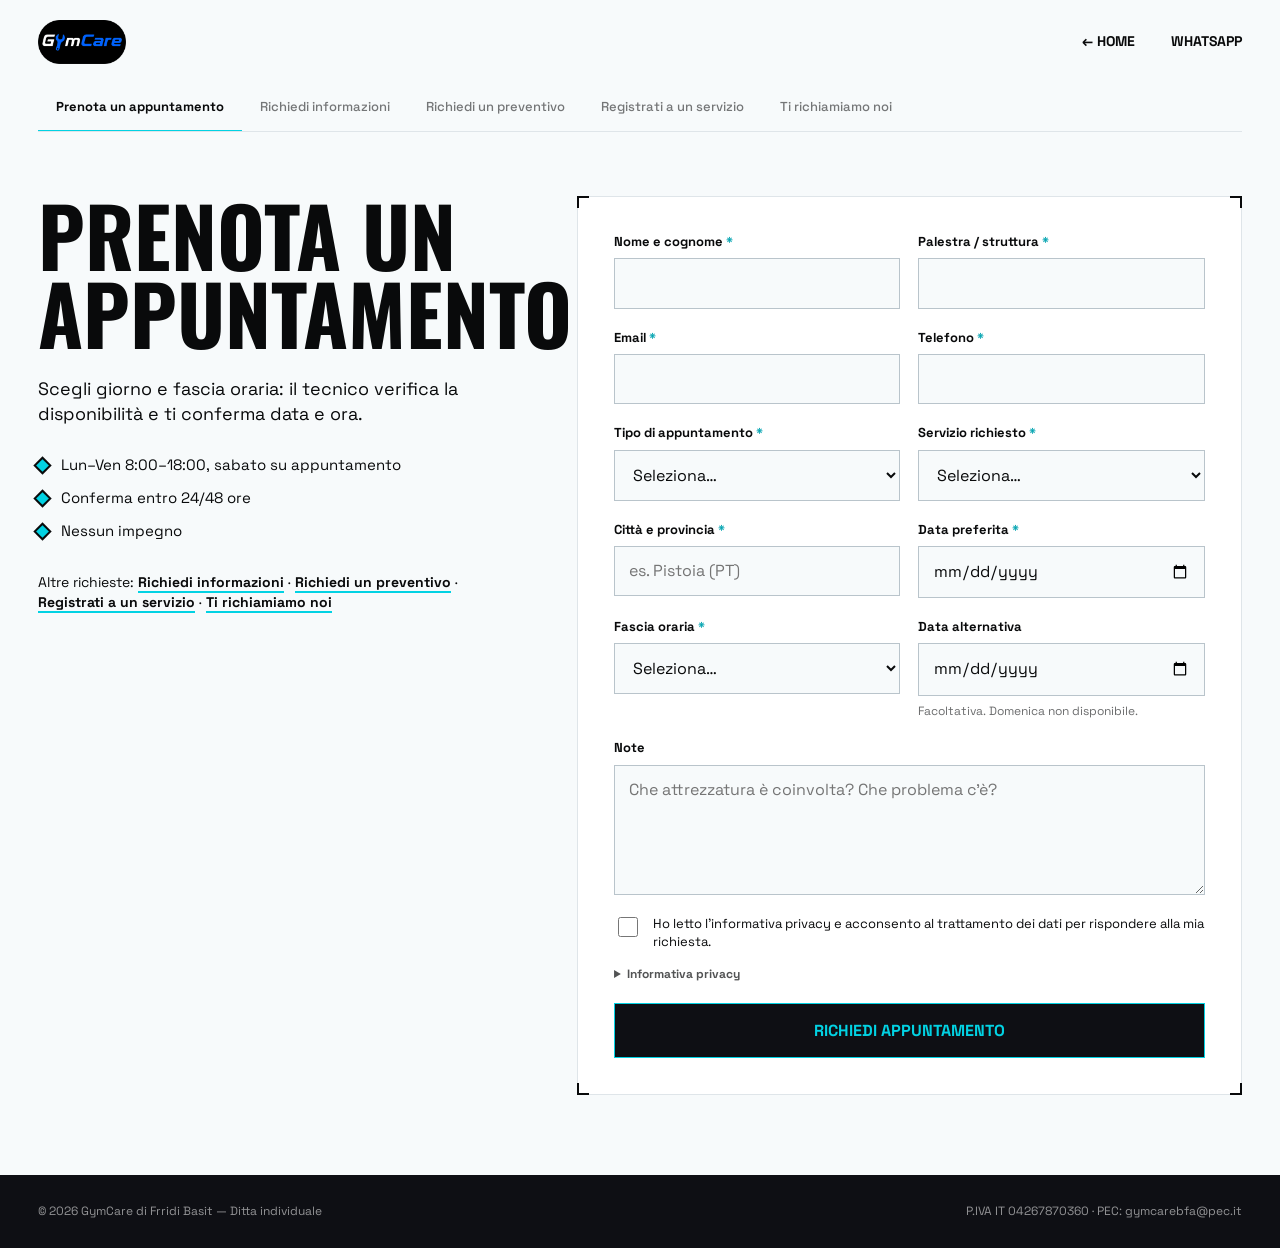
==== appuntamento.html @ c846bd4a "Add files via upload" ====
<!doctype html>
<html lang="it"><head><meta charset="utf-8"><meta name="viewport" content="width=device-width, initial-scale=1, viewport-fit=cover">
<title>Prenota un appuntamento — GymCare BFA</title><meta name="description" content="Scegli giorno e fascia oraria: il tecnico verifica la disponibilità e ti conferma data e ora.">
<link rel="canonical" href="https://gymcarebfa.com/appuntamento.html"><meta name="theme-color" content="#f7fafb">
<link rel="icon" type="image/png" href="favicon.png">
<link rel="preconnect" href="https://fonts.googleapis.com"><link rel="preconnect" href="https://fonts.gstatic.com" crossorigin>
<link href="https://fonts.googleapis.com/css2?family=Oswald:wght@400;500;700&family=Space+Grotesk:wght@400;500;700&display=swap" rel="stylesheet">
<link rel="stylesheet" href="richieste.css"></head><body>
<header><a href="index.html" aria-label="GymCare, torna alla home"><img src="logo.png" alt="GymCare" width="600" height="300"></a>
<div class="l"><a href="index.html">← Home</a><a href="https://wa.me/393883053433">WhatsApp</a></div></header>
<nav class="tabs" aria-label="Tipo di richiesta"><a href="appuntamento.html" aria-current="page">Prenota un appuntamento</a><a href="informazioni.html">Richiedi informazioni</a><a href="preventivo.html">Richiedi un preventivo</a><a href="registrazione.html">Registrati a un servizio</a><a href="ricontatto.html">Ti richiamiamo noi</a></nav>
<main><div class="lft"><h1>Prenota un appuntamento</h1><p class="lead">Scegli giorno e fascia oraria: il tecnico verifica la disponibilità e ti conferma data e ora.</p>
<ul class="chk"><li>Lun–Ven 8:00–18:00, sabato su appuntamento</li><li>Conferma entro 24/48 ore</li><li>Nessun impegno</li></ul>
<p class="alt">Altre richieste: <a href="informazioni.html">Richiedi informazioni</a> · <a href="preventivo.html">Richiedi un preventivo</a> · <a href="registrazione.html">Registrati a un servizio</a> · <a href="ricontatto.html">Ti richiamiamo noi</a></p></div>
<div>
<div class="card"><i></i><i></i><i></i><i></i>
<form action="https://formspree.io/f/mgojnbab" method="POST" novalidate>
<input type="hidden" name="_subject" value="[GymCare sito] Prenota un appuntamento"><input type="hidden" name="tipo_richiesta" value="Prenota un appuntamento"><input type="hidden" name="riferimento" value="" data-l="Riferimento">
<input class="hp" type="text" name="_gotcha" tabindex="-1" autocomplete="off" aria-hidden="true">
<div class="f"><label for="nome" class="req">Nome e cognome</label><input id="nome" name="nome" type="text" data-l="Nome e cognome" required autocomplete="name" placeholder=""></div><div class="f"><label for="struttura" class="req">Palestra / struttura</label><input id="struttura" name="struttura" type="text" data-l="Palestra / struttura" required autocomplete="organization" placeholder=""></div><div class="f"><label for="email" class="req">Email</label><input id="email" name="email" type="email" data-l="Email" required autocomplete="email" placeholder=""></div><div class="f"><label for="telefono" class="req">Telefono</label><input id="telefono" name="telefono" type="tel" data-l="Telefono" required autocomplete="tel" placeholder=""></div><div class="f"><label for="tipo_appuntamento" class="req">Tipo di appuntamento</label><select id="tipo_appuntamento" name="tipo_appuntamento" data-l="Tipo di appuntamento" required><option value="">Seleziona…</option><option>Sopralluogo presso la struttura</option><option>Intervento tecnico</option><option>Telefonata / videochiamata</option></select></div><div class="f"><label for="servizio" class="req">Servizio richiesto</label><select id="servizio" name="servizio" data-l="Servizio richiesto" required><option value="">Seleziona…</option><option>Manutenzione ordinaria</option><option>Riparazione guasti</option><option>Revisione completa</option><option>Consulenza e perizie</option><option>Componenti elettroniche</option><option>Fornitura ricambi</option><option>Altro</option></select></div><div class="f"><label for="citta" class="req">Città e provincia</label><input id="citta" name="citta" type="text" data-l="Città e provincia" required autocomplete="address-level2" placeholder="es. Pistoia (PT)"></div><div class="f"><label for="data_preferita" class="req">Data preferita</label><input id="data_preferita" name="data_preferita" type="date" data-l="Data preferita" required data-date placeholder=""></div><div class="f"><label for="fascia" class="req">Fascia oraria</label><select id="fascia" name="fascia" data-l="Fascia oraria" required><option value="">Seleziona…</option><option>Mattina (8–13)</option><option>Pomeriggio (13–18)</option><option>Indifferente</option></select></div><div class="f"><label for="data_alternativa" class="">Data alternativa</label><input id="data_alternativa" name="data_alternativa" type="date" data-l="Data alternativa" data-date placeholder=""><div class="f-h hint">Facoltativa. Domenica non disponibile.</div></div><div class="f full"><label for="note" class="">Note</label><textarea id="note" name="note" data-l="Note" placeholder="Che attrezzatura è coinvolta? Che problema c’è?"></textarea></div>
<div class="f full"><label class="consent"><input type="checkbox" name="privacy" value="accettata" required>Ho letto l’informativa privacy e acconsento al trattamento dei dati per rispondere alla mia richiesta.</label><details><summary>Informativa privacy</summary><p>Titolare del trattamento: GymCare di Frridi Basit, P.IVA IT 04267870360, gymcarebfa@gmail.com. Usiamo i dati inseriti solo per rispondere alla tua richiesta e, se richiesto, per eseguire il servizio. Base giuridica: tua richiesta e misure precontrattuali. I dati sono conservati per il tempo necessario e non vengono venduti. Puoi chiedere accesso, rettifica o cancellazione scrivendo alla email indicata; puoi anche rivolgerti al Garante Privacy.</p></details></div>
<div class="err" id="err" role="alert" tabindex="-1" hidden><b>Invio non riuscito.</b> I tuoi dati non sono stati inviati. Riprova tra poco, oppure scrivici su <a href="https://wa.me/393883053433"><u>WhatsApp</u></a> o a <a href="mailto:gymcarebfa@gmail.com"><u>gymcarebfa@gmail.com</u></a>.</div>
<div class="f full"><button class="btn" type="submit">Richiedi appuntamento</button></div>
</form></div>
<section class="card ok" id="ok" role="status" tabindex="-1" hidden><i></i><i></i><i></i><i></i>
<div class="mk" aria-hidden="true"><svg width="30" height="30" viewBox="0 0 24 24" fill="none" stroke="#0e0f14" stroke-width="3"><path d="M4 12.5l5 5L20 6.5"/></svg></div>
<h2>Richiesta di appuntamento ricevuta</h2><div class="ref">Riferimento: <b></b></div>
<p>Abbiamo ricevuto i tuoi dati. L’appuntamento non è ancora fissato: ti scriviamo o ti chiamiamo entro 24/48 ore per confermare data e ora.</p><p>Conserva il riferimento: se ci scrivi, citalo. Qui sotto trovi il riepilogo di quanto ci hai inviato.</p>
<dl class="rec" id="rec"></dl>
<p>Hai urgenza? Chiamaci o scrivici su WhatsApp al <b>+39 388 305 3433</b> (lun–ven 8:00–18:00).</p>
<div class="acts"><a class="btn" href="index.html">Torna al sito</a><button class="btn o" id="print" type="button">Stampa riepilogo</button><button class="btn o" id="again" type="button">Invia un’altra richiesta</button></div></section>
</div></main>
<footer><span>© 2026 GymCare di Frridi Basit — Ditta individuale</span><span>P.IVA IT 04267870360 · PEC: gymcarebfa@pec.it</span></footer>
<script src="richieste.js"></script></body></html>
---- richieste.css ----
:root{--bg:#f7fafb;--fg:#090a0b;--ink:#0e0f14;--line:#dfe5e9;--steel:#b6c1c8;--acc:#02d2e3;--accd:#00a3b0;--disp:"Oswald",Impact,sans-serif;--sans:"Space Grotesk",system-ui,sans-serif}
*{box-sizing:border-box}
body{margin:0;background:var(--bg);color:var(--fg);font:16px/1.4 var(--sans);padding:env(safe-area-inset-top) 0 env(safe-area-inset-bottom)}
a{color:inherit;text-decoration:none}a:hover{color:var(--accd)}
.sr{position:absolute;width:1px;height:1px;overflow:hidden;clip:rect(0 0 0 0)}
header{display:flex;justify-content:space-between;align-items:center;gap:16px;padding:20px clamp(20px,3vw,40px)}
header img{height:44px;width:auto;display:block}
header .l{display:flex;gap:clamp(14px,3vw,36px);align-items:center;font-size:14px;font-weight:700;text-transform:uppercase}
.tabs{display:flex;gap:0;overflow-x:auto;margin:0 clamp(20px,3vw,40px);border-bottom:1px solid var(--line)}
.tabs a{flex:none;padding:14px 18px;font-size:13px;font-weight:500;color:rgb(9 10 11/.55);border-bottom:2px solid transparent;margin-bottom:-1px;white-space:nowrap}
.tabs a[aria-current]{color:var(--fg);border-bottom-color:var(--acc);font-weight:700}
main{display:grid;grid-template-columns:minmax(0,5fr) minmax(0,7fr);gap:clamp(28px,5vw,72px);padding:clamp(28px,5vw,64px) clamp(20px,3vw,40px) 80px;max-width:1280px;margin:0 auto}
@media(max-width:900px){main{grid-template-columns:1fr}}
h1{margin:0;font:700 clamp(44px,6.4vw,92px)/.95 var(--disp);text-transform:uppercase}
.lead{font-size:clamp(16px,1.4vw,19px);max-width:30em;margin:24px 0 0}
.chk{list-style:none;padding:0;margin:28px 0 0;display:grid;gap:12px;font-size:15px}
.chk li::before{content:"";display:inline-block;width:9px;height:9px;background:var(--acc);box-shadow:0 0 0 2px var(--fg);transform:rotate(45deg);margin-right:14px}
.alt{margin-top:32px;font-size:14px}.alt a{font-weight:700;border-bottom:2px solid var(--acc)}
.card{position:relative;background:#fff;border:1px solid var(--line);padding:clamp(20px,3vw,36px)}
.card i{position:absolute;width:12px;height:12px;border:0 solid var(--fg)}
.card i:nth-of-type(1){top:-1px;left:-1px;border-top-width:2px;border-left-width:2px}
.card i:nth-of-type(2){top:-1px;right:-1px;border-top-width:2px;border-right-width:2px}
.card i:nth-of-type(3){bottom:-1px;left:-1px;border-bottom-width:2px;border-left-width:2px}
.card i:nth-of-type(4){bottom:-1px;right:-1px;border-bottom-width:2px;border-right-width:2px}
form{display:grid;grid-template-columns:1fr 1fr;gap:20px 18px}
.f{display:grid;gap:7px;align-content:start;min-width:0;border:0;padding:0;margin:0}.f.full{grid-column:1/-1}
@media(max-width:560px){.f{grid-column:1/-1}}
label,legend{font-size:13px;font-weight:700;padding:0}
.req::after{content:" *";color:var(--accd)}
input,select,textarea{font:inherit;font-size:16px;width:100%;padding:13px 14px;border:1px solid #b9c4cb;background:var(--bg);color:var(--fg);border-radius:0}
textarea{min-height:130px;resize:vertical}
input:focus,select:focus,textarea:focus{outline:2px solid var(--acc);outline-offset:1px;border-color:var(--fg)}
.opts{display:grid;grid-template-columns:repeat(auto-fit,minmax(200px,1fr));gap:8px}
.opt{display:flex;gap:10px;align-items:center;padding:11px 12px;border:1px solid #b9c4cb;font-weight:500;font-size:15px;cursor:pointer}
.opt input{width:18px;height:18px;margin:0;accent-color:#00a3b0;flex:none}
.opt:has(input:checked){border-color:var(--fg);background:#e9fbfd}
.hint{font-size:12px;color:rgb(9 10 11/.6)}
.consent{display:flex;gap:12px;align-items:flex-start;font-size:13px;font-weight:400}
.consent input{width:20px;height:20px;margin-top:2px;flex:none;accent-color:#00a3b0}
details{font-size:12px;color:rgb(9 10 11/.7);margin-top:8px}summary{cursor:pointer;font-weight:700}details p{margin:8px 0 0}
.hp{position:absolute;left:-9999px}
.btn{font:700 16px var(--sans);text-transform:uppercase;background:var(--ink);color:var(--acc);border:1px solid var(--acc);padding:16px 28px;cursor:pointer;display:inline-flex;gap:14px;align-items:center;justify-content:center;transition:background .2s,color .2s}
.btn:hover,.btn:focus-visible{background:var(--acc);color:var(--ink)}
.btn:disabled{opacity:.6;cursor:wait}
.btn.o{background:transparent;color:var(--fg);border-color:var(--fg)}.btn.o:hover{background:var(--fg);color:#fff}
.err{grid-column:1/-1;border-left:4px solid #d4351c;background:#fdeeea;padding:14px 16px;font-size:14px}
.ok{background:var(--ink);color:#fff;border-color:var(--ink)}
.ok i{border-color:var(--acc)!important}
.ok .mk{width:64px;height:64px;background:var(--acc);display:grid;place-items:center;clip-path:polygon(50% 0,100% 28%,100% 72%,50% 100%,0 72%,0 28%);animation:pop .5s cubic-bezier(.33,0,0,1)}
@keyframes pop{from{transform:scale(.4);opacity:0}}
.ok h2{font:700 clamp(32px,4vw,52px)/1 var(--disp);text-transform:uppercase;color:var(--acc);margin:22px 0 10px}
.ok .ref{display:inline-block;border:1px solid rgba(255,255,255,.25);padding:8px 12px;font-weight:700;margin:6px 0 18px;letter-spacing:.04em}
.ok p{color:var(--steel);max-width:34em;margin:0 0 14px}
.rec{margin:20px 0;border-top:1px solid rgba(255,255,255,.15);display:grid}
.rec div{display:grid;grid-template-columns:minmax(110px,1fr) 2fr;gap:12px;padding:10px 0;border-bottom:1px solid rgba(255,255,255,.15);font-size:14px}
.rec dt{color:var(--acc);font-size:12px}.rec dd{margin:0;word-break:break-word}
.acts{display:flex;gap:12px;flex-wrap:wrap;margin-top:22px}
.ok .btn.o{color:#fff;border-color:rgba(255,255,255,.5)}.ok .btn.o:hover{background:#fff;color:var(--ink)}
[hidden]{display:none!important}
footer{padding:28px clamp(20px,3vw,40px);background:var(--ink);color:rgba(255,255,255,.55);font-size:12px;display:flex;justify-content:space-between;gap:16px;flex-wrap:wrap}
:focus-visible{outline:2px solid var(--acc);outline-offset:3px}
@media print{header,.tabs,footer,.acts,.lft{display:none}main{display:block}.ok{background:#fff;color:#000;border:0}.ok p,.rec dt{color:#000}.ok h2{color:#000}}
@media(prefers-reduced-motion:reduce){.ok .mk{animation:none}.btn{transition:none}}
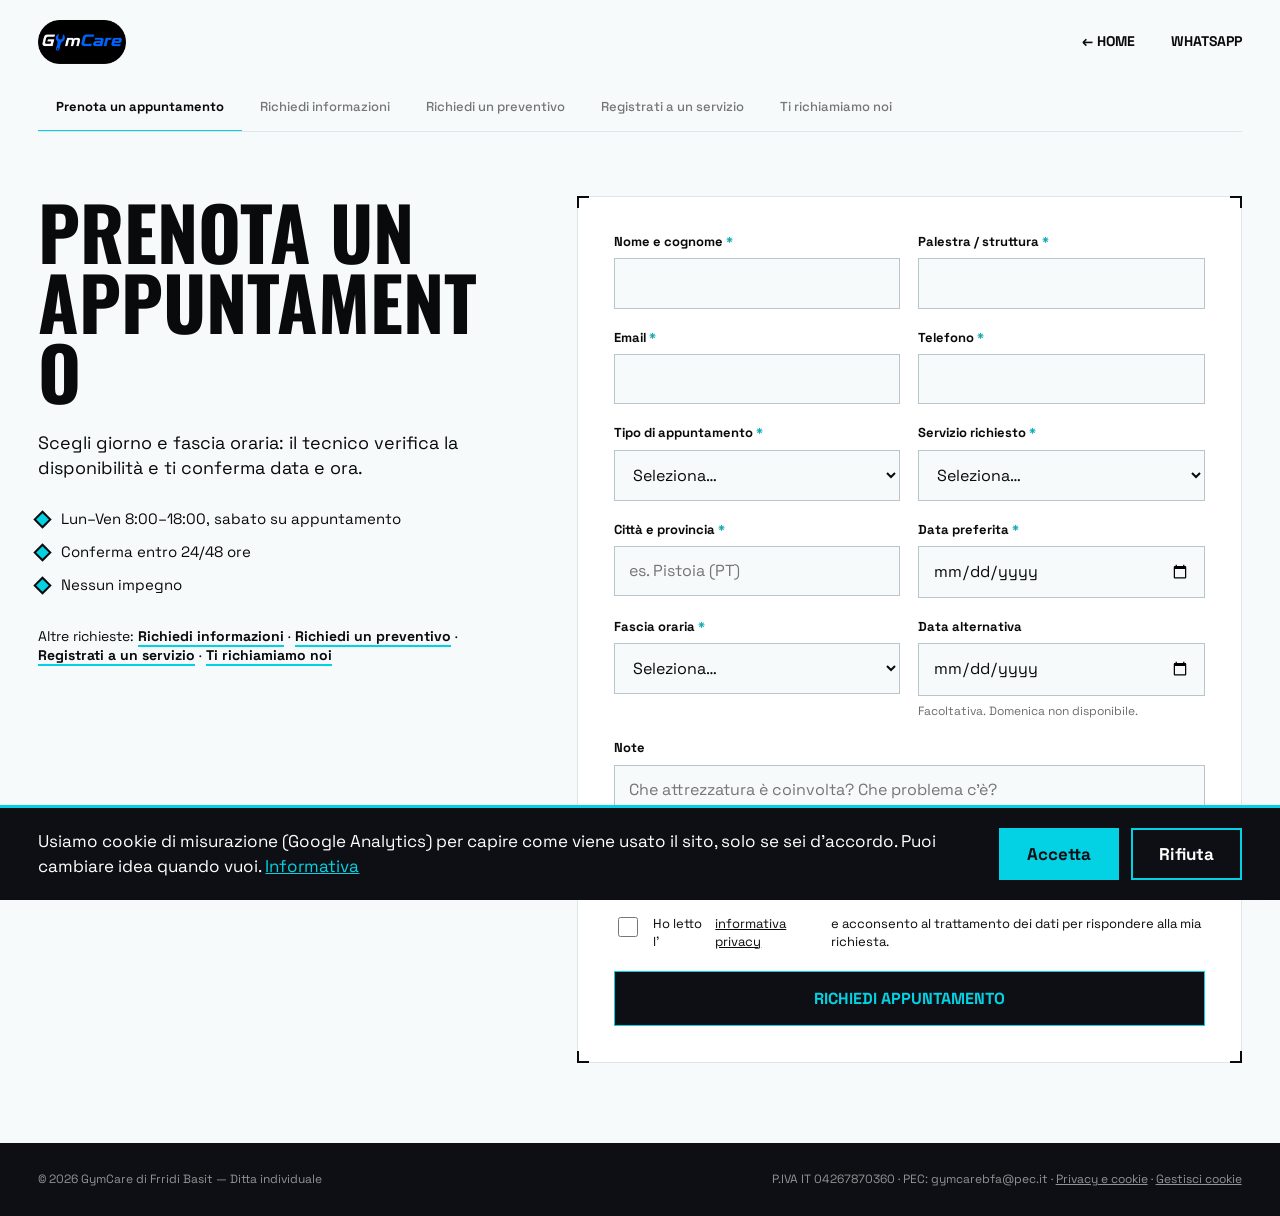
==== commit 55c9cc83: "Add files via upload" ====
--- a/appuntamento.html
+++ b/appuntamento.html
@@ -14,11 +14,12 @@
 <p class="alt">Altre richieste: <a href="informazioni.html">Richiedi informazioni</a> · <a href="preventivo.html">Richiedi un preventivo</a> · <a href="registrazione.html">Registrati a un servizio</a> · <a href="ricontatto.html">Ti richiamiamo noi</a></p></div>
 <div>
 <div class="card"><i></i><i></i><i></i><i></i>
-<form action="https://formspree.io/f/mgojnbab" method="POST" novalidate>
-<input type="hidden" name="_subject" value="[GymCare sito] Prenota un appuntamento"><input type="hidden" name="tipo_richiesta" value="Prenota un appuntamento"><input type="hidden" name="riferimento" value="" data-l="Riferimento">
-<input class="hp" type="text" name="_gotcha" tabindex="-1" autocomplete="off" aria-hidden="true">
+<noscript><p class="err">Per inviare il modulo serve JavaScript. Scrivici su <a href="https://wa.me/393883053433"><u>WhatsApp</u></a> o a gymcarebfa@gmail.com.</p></noscript>
+<form method="POST" novalidate>
+<input type="hidden" name="subject" value="[GymCare sito] Prenota un appuntamento"><input type="hidden" name="from_name" value="Sito GymCare"><input type="hidden" name="tipo_richiesta" value="Prenota un appuntamento"><input type="hidden" name="riferimento" value="" data-l="Riferimento">
+<input class="hp" type="checkbox" name="botcheck" tabindex="-1" autocomplete="off" aria-hidden="true">
 <div class="f"><label for="nome" class="req">Nome e cognome</label><input id="nome" name="nome" type="text" data-l="Nome e cognome" required autocomplete="name" placeholder=""></div><div class="f"><label for="struttura" class="req">Palestra / struttura</label><input id="struttura" name="struttura" type="text" data-l="Palestra / struttura" required autocomplete="organization" placeholder=""></div><div class="f"><label for="email" class="req">Email</label><input id="email" name="email" type="email" data-l="Email" required autocomplete="email" placeholder=""></div><div class="f"><label for="telefono" class="req">Telefono</label><input id="telefono" name="telefono" type="tel" data-l="Telefono" required autocomplete="tel" placeholder=""></div><div class="f"><label for="tipo_appuntamento" class="req">Tipo di appuntamento</label><select id="tipo_appuntamento" name="tipo_appuntamento" data-l="Tipo di appuntamento" required><option value="">Seleziona…</option><option>Sopralluogo presso la struttura</option><option>Intervento tecnico</option><option>Telefonata / videochiamata</option></select></div><div class="f"><label for="servizio" class="req">Servizio richiesto</label><select id="servizio" name="servizio" data-l="Servizio richiesto" required><option value="">Seleziona…</option><option>Manutenzione ordinaria</option><option>Riparazione guasti</option><option>Revisione completa</option><option>Consulenza e perizie</option><option>Componenti elettroniche</option><option>Fornitura ricambi</option><option>Altro</option></select></div><div class="f"><label for="citta" class="req">Città e provincia</label><input id="citta" name="citta" type="text" data-l="Città e provincia" required autocomplete="address-level2" placeholder="es. Pistoia (PT)"></div><div class="f"><label for="data_preferita" class="req">Data preferita</label><input id="data_preferita" name="data_preferita" type="date" data-l="Data preferita" required data-date placeholder=""></div><div class="f"><label for="fascia" class="req">Fascia oraria</label><select id="fascia" name="fascia" data-l="Fascia oraria" required><option value="">Seleziona…</option><option>Mattina (8–13)</option><option>Pomeriggio (13–18)</option><option>Indifferente</option></select></div><div class="f"><label for="data_alternativa" class="">Data alternativa</label><input id="data_alternativa" name="data_alternativa" type="date" data-l="Data alternativa" data-date placeholder=""><div class="f-h hint">Facoltativa. Domenica non disponibile.</div></div><div class="f full"><label for="note" class="">Note</label><textarea id="note" name="note" data-l="Note" placeholder="Che attrezzatura è coinvolta? Che problema c’è?"></textarea></div>
-<div class="f full"><label class="consent"><input type="checkbox" name="privacy" value="accettata" required>Ho letto l’informativa privacy e acconsento al trattamento dei dati per rispondere alla mia richiesta.</label><details><summary>Informativa privacy</summary><p>Titolare del trattamento: GymCare di Frridi Basit, P.IVA IT 04267870360, gymcarebfa@gmail.com. Usiamo i dati inseriti solo per rispondere alla tua richiesta e, se richiesto, per eseguire il servizio. Base giuridica: tua richiesta e misure precontrattuali. I dati sono conservati per il tempo necessario e non vengono venduti. Puoi chiedere accesso, rettifica o cancellazione scrivendo alla email indicata; puoi anche rivolgerti al Garante Privacy.</p></details></div>
+<div class="f full"><label class="consent"><input type="checkbox" name="privacy" value="accettata" required>Ho letto l’<a href="privacy.html" target="_blank" rel="noopener"><u>informativa privacy</u></a> e acconsento al trattamento dei dati per rispondere alla mia richiesta.</label></div>
 <div class="err" id="err" role="alert" tabindex="-1" hidden><b>Invio non riuscito.</b> I tuoi dati non sono stati inviati. Riprova tra poco, oppure scrivici su <a href="https://wa.me/393883053433"><u>WhatsApp</u></a> o a <a href="mailto:gymcarebfa@gmail.com"><u>gymcarebfa@gmail.com</u></a>.</div>
 <div class="f full"><button class="btn" type="submit">Richiedi appuntamento</button></div>
 </form></div>
@@ -30,5 +31,5 @@
 <p>Hai urgenza? Chiamaci o scrivici su WhatsApp al <b>+39 388 305 3433</b> (lun–ven 8:00–18:00).</p>
 <div class="acts"><a class="btn" href="index.html">Torna al sito</a><button class="btn o" id="print" type="button">Stampa riepilogo</button><button class="btn o" id="again" type="button">Invia un’altra richiesta</button></div></section>
 </div></main>
-<footer><span>© 2026 GymCare di Frridi Basit — Ditta individuale</span><span>P.IVA IT 04267870360 · PEC: gymcarebfa@pec.it</span></footer>
-<script src="richieste.js"></script></body></html>+<footer><span>© 2026 GymCare di Frridi Basit — Ditta individuale</span><span>P.IVA IT 04267870360 · PEC: gymcarebfa@pec.it · <a href="privacy.html"><u>Privacy e cookie</u></a> · <a href="#" data-cookie-reset><u>Gestisci cookie</u></a></span></footer>
+<script src="sito.js" defer></script><script src="richieste.js"></script></body></html>
--- a/richieste.css
+++ b/richieste.css
@@ -11,7 +11,8 @@
 .tabs a[aria-current]{color:var(--fg);border-bottom-color:var(--acc);font-weight:700}
 main{display:grid;grid-template-columns:minmax(0,5fr) minmax(0,7fr);gap:clamp(28px,5vw,72px);padding:clamp(28px,5vw,64px) clamp(20px,3vw,40px) 80px;max-width:1280px;margin:0 auto}
 @media(max-width:900px){main{grid-template-columns:1fr}}
-h1{margin:0;font:700 clamp(44px,6.4vw,92px)/.95 var(--disp);text-transform:uppercase}
+.lft{container-type:inline-size}
+h1{margin:0;font:700 clamp(40px,6.4vw,92px)/.95 var(--disp);font-size:clamp(34px,var(--h1,15.5cqw),92px);text-transform:uppercase;overflow-wrap:anywhere}
 .lead{font-size:clamp(16px,1.4vw,19px);max-width:30em;margin:24px 0 0}
 .chk{list-style:none;padding:0;margin:28px 0 0;display:grid;gap:12px;font-size:15px}
 .chk li::before{content:"";display:inline-block;width:9px;height:9px;background:var(--acc);box-shadow:0 0 0 2px var(--fg);transform:rotate(45deg);margin-right:14px}
@@ -61,3 +62,6 @@
 :focus-visible{outline:2px solid var(--acc);outline-offset:3px}
 @media print{header,.tabs,footer,.acts,.lft{display:none}main{display:block}.ok{background:#fff;color:#000;border:0}.ok p,.rec dt{color:#000}.ok h2{color:#000}}
 @media(prefers-reduced-motion:reduce){.ok .mk{animation:none}.btn{transition:none}}
+main.pv{display:block;max-width:820px;font-size:17px;line-height:1.6}
+.pv h1{font-size:clamp(34px,7vw,60px);margin-bottom:8px}.pv h2{font:700 24px var(--disp);text-transform:uppercase;margin:36px 0 8px}
+.pv p,.pv li{max-width:none}.pv ul{padding-left:22px}.pv .btn{margin-top:12px}
